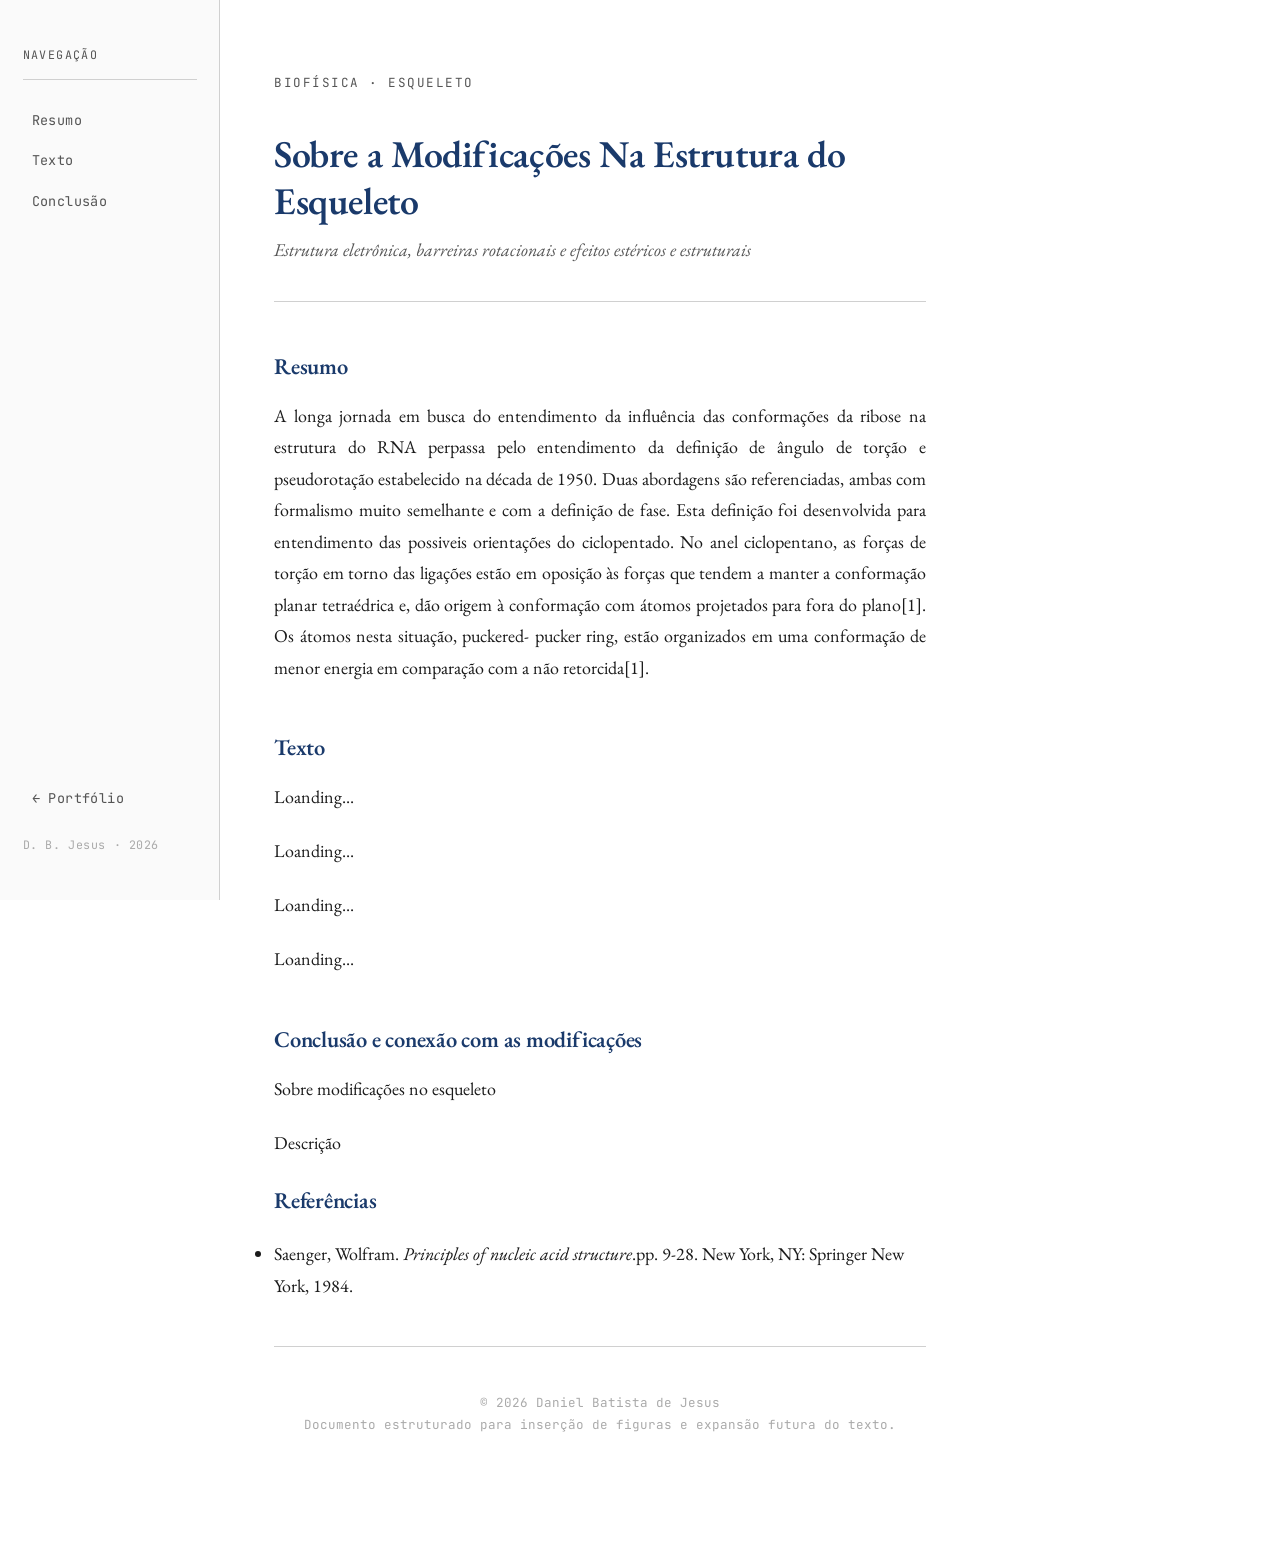
==== backbone_modifications.html @ 0ac14b20 "Update backbone_modifications.html" ====
<!DOCTYPE html>
<html lang="pt-BR">
<head>
  <meta charset="UTF-8" />
  <meta name="viewport" content="width=device-width, initial-scale=1.0"/>
  <title>Sobre a Metilação das Bases Nitrogenadas | Daniel Batista de Jesus</title>

  <link href="https://fonts.googleapis.com/css2?family=EB+Garamond:ital,wght@0,400;0,600;1,400&family=JetBrains+Mono:wght@400;500&display=swap" rel="stylesheet"/>

  <style>
    *, *::before, *::after {
      box-sizing: border-box;
      margin: 0;
      padding: 0;
    }

    :root {
      --bg: #ffffff;
      --text: #1a1a1a;
      --muted: #555;
      --accent: #1a3a6b;
      --accent-light: #2e5caa;
      --border: #d0d0d0;
      --nav-width: 220px;
      --mono: 'JetBrains Mono', monospace;
      --serif: 'EB Garamond', Georgia, serif;
    }

    html, body {
      height: 100%;
      background: var(--bg);
      color: var(--text);
      font-family: var(--serif);
      font-size: 18px;
      line-height: 1.75;
    }

    .layout {
      display: flex;
      min-height: 100vh;
    }

    nav {
      width: var(--nav-width);
      position: fixed;
      top: 0;
      left: 0;
      bottom: 0;
      border-right: 1px solid var(--border);
      padding: 2.5rem 1.25rem;
      display: flex;
      flex-direction: column;
      gap: 0.25rem;
      background: #fafafa;
    }

    nav .nav-title {
      font-family: var(--mono);
      font-size: 0.65rem;
      letter-spacing: 0.12em;
      text-transform: uppercase;
      color: var(--muted);
      margin-bottom: 1rem;
      padding-bottom: 0.75rem;
      border-bottom: 1px solid var(--border);
    }

    nav a {
      font-family: var(--mono);
      font-size: 0.75rem;
      color: var(--muted);
      text-decoration: none;
      padding: 0.35rem 0.5rem;
      border-radius: 3px;
      transition: color 0.2s, background 0.2s;
      letter-spacing: 0.03em;
    }

    nav a:hover {
      color: var(--accent);
      background: #eef2f9;
    }

    nav .nav-spacer {
      flex: 1;
    }

    nav .nav-footer {
      font-family: var(--mono);
      font-size: 0.65rem;
      color: #aaa;
      letter-spacing: 0.05em;
    }

    main {
      margin-left: var(--nav-width);
      max-width: 760px;
      padding: 4rem 3rem 6rem;
      width: 100%;
    }

    .doc-label {
      font-family: var(--mono);
      font-size: 0.7rem;
      letter-spacing: 0.12em;
      text-transform: uppercase;
      color: var(--muted);
      margin-bottom: 2rem;
    }

    h1 {
      font-size: 2.1rem;
      font-weight: 600;
      line-height: 1.25;
      color: var(--accent);
      margin-bottom: 0.5rem;
      letter-spacing: -0.01em;
    }

    .subtitle {
      font-size: 1rem;
      font-style: italic;
      color: var(--muted);
      margin-bottom: 2.5rem;
      padding-bottom: 2rem;
      border-bottom: 1px solid var(--border);
    }

    h2 {
      font-size: 1.25rem;
      font-weight: 600;
      color: var(--accent);
      margin: 2.5rem 0 0.75rem;
      letter-spacing: -0.01em;
    }

    p {
      margin-bottom: 1.25rem;
      color: var(--text);
      text-align: justify;
    }

    .figure-block {
      margin: 2.5rem 0;
      border: 1px solid var(--border);
    }

    .figure-block img {
      display: block;
      width: 100%;
      height: auto;
    }

    .figure-caption {
      padding: 0.75rem 1rem;
      border-top: 1px solid var(--border);
      background: #fafafa;
    }

    .figure-caption .fig-label {
      font-family: var(--mono);
      font-size: 0.7rem;
      letter-spacing: 0.08em;
      color: var(--muted);
      display: block;
      margin-bottom: 0.2rem;
    }

    hr {
      border: none;
      border-top: 1px solid var(--border);
      margin: 2.5rem 0;
    }
  </style>
</head>

<body>

<div class="layout">

  <!-- Sidebar -->
  <nav>
    <div class="nav-title">Navegação</div>

    <a href="#resumo">Resumo</a>
    <a href="#texto">Texto</a>
    <a href="#conclusao">Conclusão</a>

    <div class="nav-spacer"></div>

    <a href="https://dbjesus.github.io/Portifolio/" target="_blank">
      ← Portfólio
    </a>

    <div class="nav-footer" style="margin-top:0.75rem;">
      D. B. Jesus · 2026
    </div>
  </nav>

  <!-- Conteúdo principal -->
  <main>

    <div class="doc-label">
      BIOFÍSICA · ESQUELETO
    </div>

    <h1>Sobre a Modificações Na Estrutura do Esqueleto</h1>

    <p class="subtitle">
      Estrutura eletrônica, barreiras rotacionais e efeitos estéricos e estruturais
    </p>

    <!-- ======================================================= -->
    <!-- RESUMO -->
    <!-- ======================================================= -->

    <h2 id="resumo">Resumo</h2>

    <p>
      A longa jornada em busca do entendimento da influência das conformações da ribose na estrutura do RNA perpassa pelo entendimento da definição de ângulo de torção e pseudorotação estabelecido na década de 1950. 
      Duas abordagens são referenciadas, ambas com formalismo muito semelhante e com a definição de fase. Esta definição foi desenvolvida para entendimento das possiveis orientações do ciclopentado.
      No anel ciclopentano, as forças de torção em torno das ligações estão em oposição às forças que tendem a manter a conformação planar tetraédrica e, dão origem à conformação com átomos projetados para fora do plano[1]. 
      Os átomos nesta situação, puckered- pucker ring, estão organizados em uma conformação de menor energia em comparação com a não retorcida[1].
    </p>

    <!-- ======================================================= -->
    <!-- TEXTO -->
    <!-- ======================================================= -->

    <h2 id="texto">Texto</h2>

    <p>
      Loanding...
    </p>

    <p>
      Loanding...
    </p>

    <p>
      Loanding...
    </p>

    <p>
      Loanding...

    <!-- ======================================================= -->
    <!-- FIGURA COMENTADA -->
    <!-- ======================================================= -->


    <!--
      <div class="figure-block">
      <img src="img/amino_keto.png" alt="Tautômeros das bases nitrogenadas">

      <div class="figure-caption">
        <span class="fig-label">Figura 1</span>

        <p>
          Estrutura molecular dos tautomeros. Diferentes posições dos grupos H e transição Amino-Iminio e Keto-Enol.
        </p>
      </div>
    </div>
      -->


    <!--
    <div class="figure-block">
      <img src="caminho/da/imagem2.png" alt="Descrição da figura">

      <div class="figure-caption">
        <span class="fig-label">Figura 2</span>

        <p>
          Representação esquemática da barreira rotacional associada ao grupo amino.
        </p>
      </div>
    </div>
    -->

    <!-- ======================================================= -->
    <!-- CONCLUSÃO -->
    <!-- ======================================================= -->

    <h2 id="conclusao">Conclusão e conexão com as modificações</h2>

    <p>
      Sobre modificações no esqueleto
    </p>
    <p>
    Descrição
    </p>
    <div class="references">
      <h2 style="margin-top:0; margin-bottom:1rem;">Referências</h2>
      <ul>
        <li>Saenger, Wolfram.  <em>Principles of nucleic acid structure</em>.pp. 9-28. New York, NY: Springer New York, 1984.</li>
      </ul>
    </div>

    <hr/>

    <p style="
      font-family: var(--mono);
      font-size: 0.7rem;
      color: #aaa;
      text-align: center;
      margin-top: 2rem;
    ">
      © 2026 Daniel Batista de Jesus<br/>
      Documento estruturado para inserção de figuras e expansão futura do texto.
    </p>

  </main>

</div>

</body>
</html>
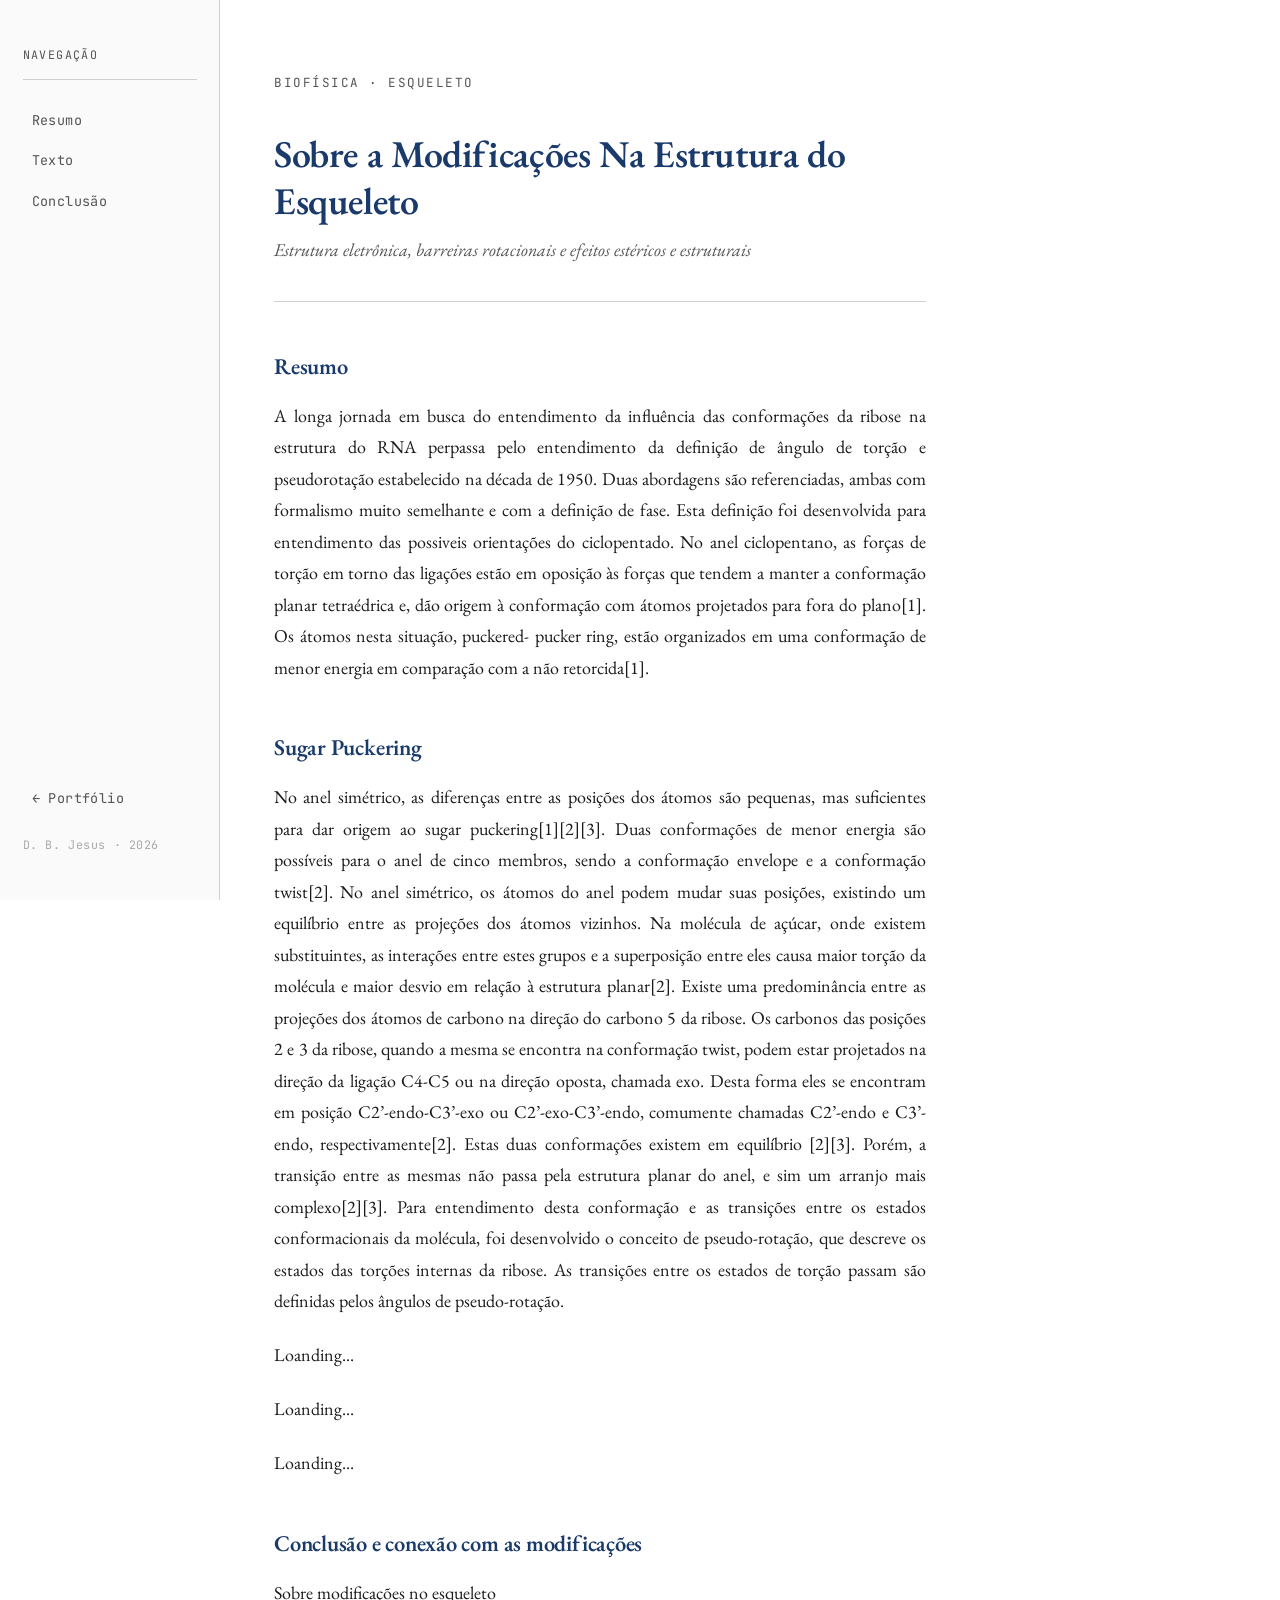
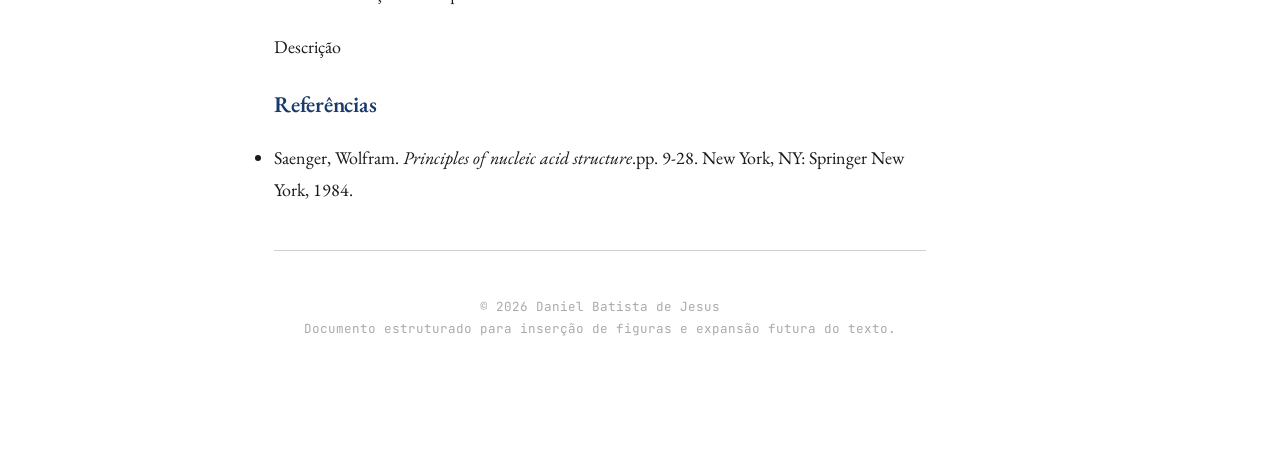
==== commit 71b55f4e: "Update backbone_modifications.html" ====
--- a/backbone_modifications.html
+++ b/backbone_modifications.html
@@ -227,10 +227,20 @@
     <!-- TEXTO -->
     <!-- ======================================================= -->
 
-    <h2 id="texto">Texto</h2>
-
-    <p>
-      Loanding...
+    <h2 id="texto">Sugar Puckering</h2>
+
+    <p>
+      No anel simétrico, as diferenças entre as posições dos átomos são pequenas, mas suficientes para dar origem ao sugar puckering[1][2][3]. 
+      Duas conformações de menor energia são possíveis para o anel de cinco membros, sendo a conformação envelope e a conformação twist[2]. 
+      No anel simétrico, os átomos do anel podem mudar suas posições, existindo um equilíbrio entre as projeções dos átomos vizinhos. 
+      Na molécula de açúcar, onde existem substituintes, as interações entre estes grupos e a superposição entre eles causa maior torção da molécula e maior desvio em relação à estrutura planar[2]. 
+      Existe uma predominância entre as projeções dos átomos de carbono na direção do carbono 5 da ribose. 
+      Os carbonos das posições 2 e 3 da ribose, quando a mesma se encontra na conformação twist, podem estar projetados na direção da ligação C4-C5 ou na direção oposta, chamada exo. 
+      Desta forma eles se encontram em posição C2’-endo-C3’-exo ou C2’-exo-C3’-endo, comumente chamadas  C2’-endo e C3’-endo, respectivamente[2]. 
+      Estas duas conformações existem em equilíbrio [2][3]. Porém, a transição entre as mesmas não passa pela estrutura planar do anel, e sim um arranjo mais complexo[2][3]. 
+      Para entendimento desta conformação e as transições entre os estados conformacionais da molécula, foi desenvolvido o conceito de pseudo-rotação, que descreve os estados das torções internas da ribose. 
+      As transições entre os estados de torção passam são definidas pelos ângulos de pseudo-rotação. 
+
     </p>
 
     <p>
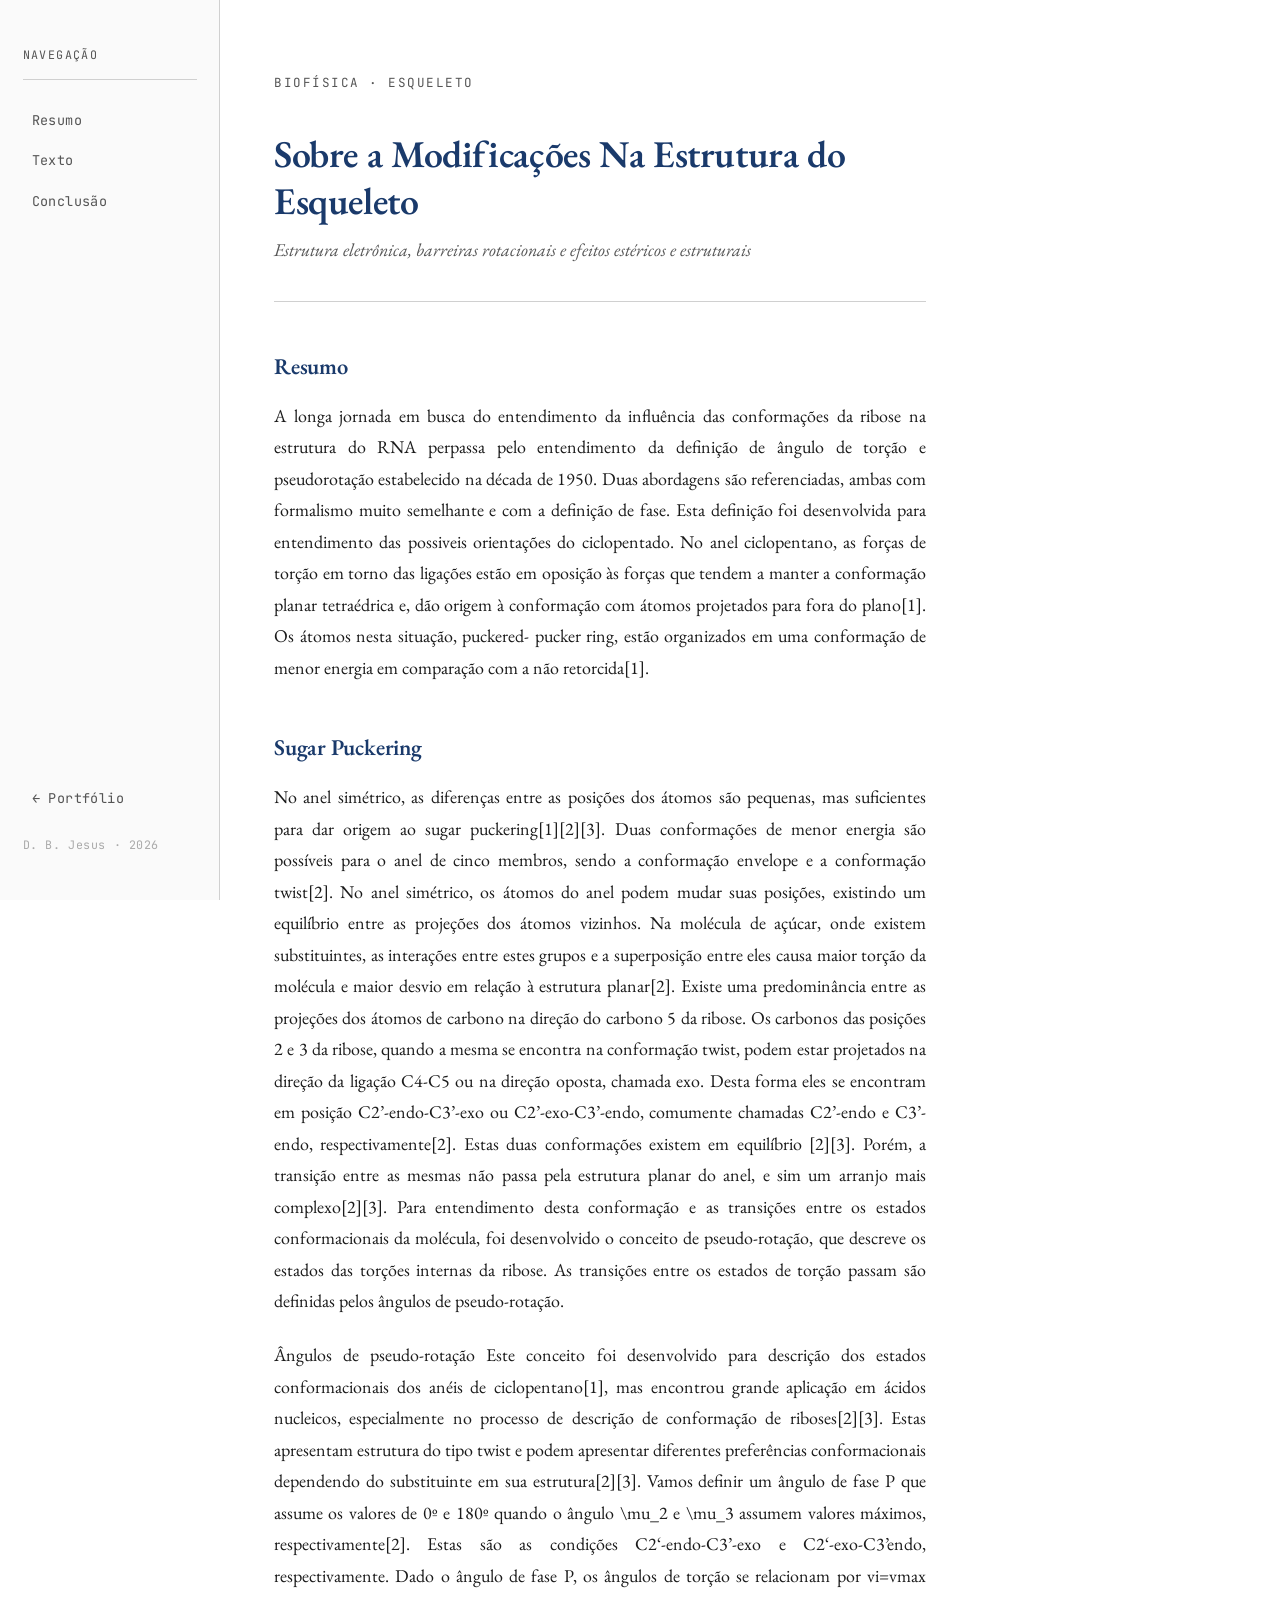
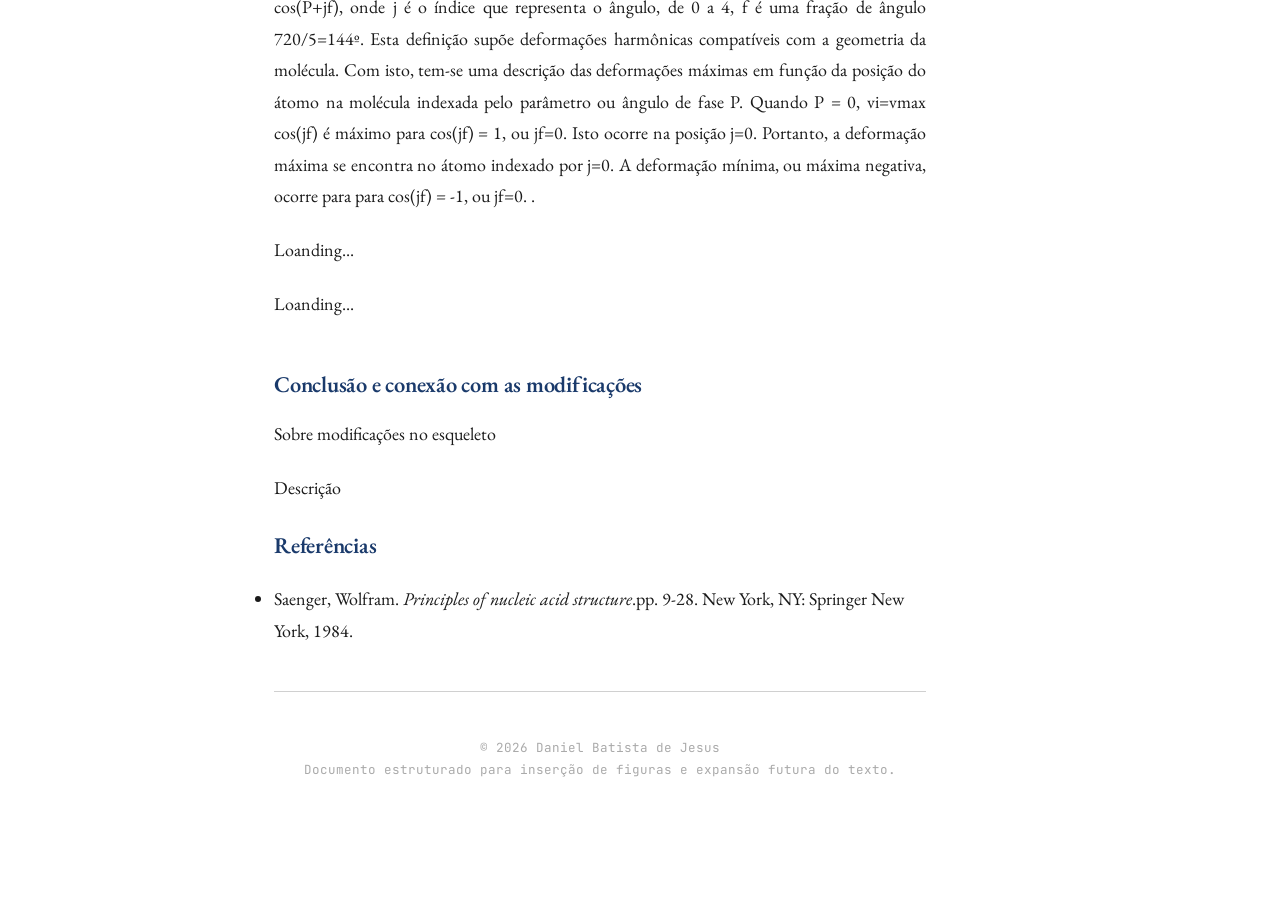
==== commit b3664be7: "Enhance content on pseudo-rotation angles Added detailed explanation of pseudo-rotation angles and t" ====
--- a/backbone_modifications.html
+++ b/backbone_modifications.html
@@ -244,7 +244,16 @@
     </p>
 
     <p>
-      Loanding...
+      Ângulos de pseudo-rotação
+      Este conceito foi desenvolvido para descrição dos estados conformacionais dos anéis de ciclopentano[1], mas encontrou grande aplicação em ácidos nucleicos, especialmente no processo de descrição de conformação de riboses[2][3]. 
+      Estas apresentam estrutura do tipo twist e podem apresentar diferentes preferências conformacionais dependendo do substituinte em sua estrutura[2][3].
+      Vamos definir um ângulo de fase P que assume os valores de 0º e 180º quando o ângulo \mu_2 e \mu_3 assumem valores máximos, respectivamente[2]. 
+      Estas são as condições C2‘-endo-C3’-exo e C2‘-exo-C3’endo, respectivamente. Dado o ângulo de fase P, os ângulos de torção se relacionam por vi=vmax cos(P+jf), onde j é o índice que representa o ângulo, de 0 a 4, f é uma fração de ângulo 720/5=144º. 
+      Esta definição supõe deformações harmônicas compatíveis com a geometria da molécula. 
+      Com isto, tem-se uma descrição das deformações máximas em função da posição do átomo na molécula indexada pelo parâmetro ou ângulo de fase P. Quando P = 0, vi=vmax cos(jf) é máximo para cos(jf) = 1, ou jf=0. Isto ocorre na posição j=0. 
+      Portanto, a deformação máxima se encontra no átomo indexado por j=0. 
+      A deformação mínima, ou máxima negativa, ocorre para para cos(jf) = -1, ou jf=0. 
+.
     </p>
 
     <p>
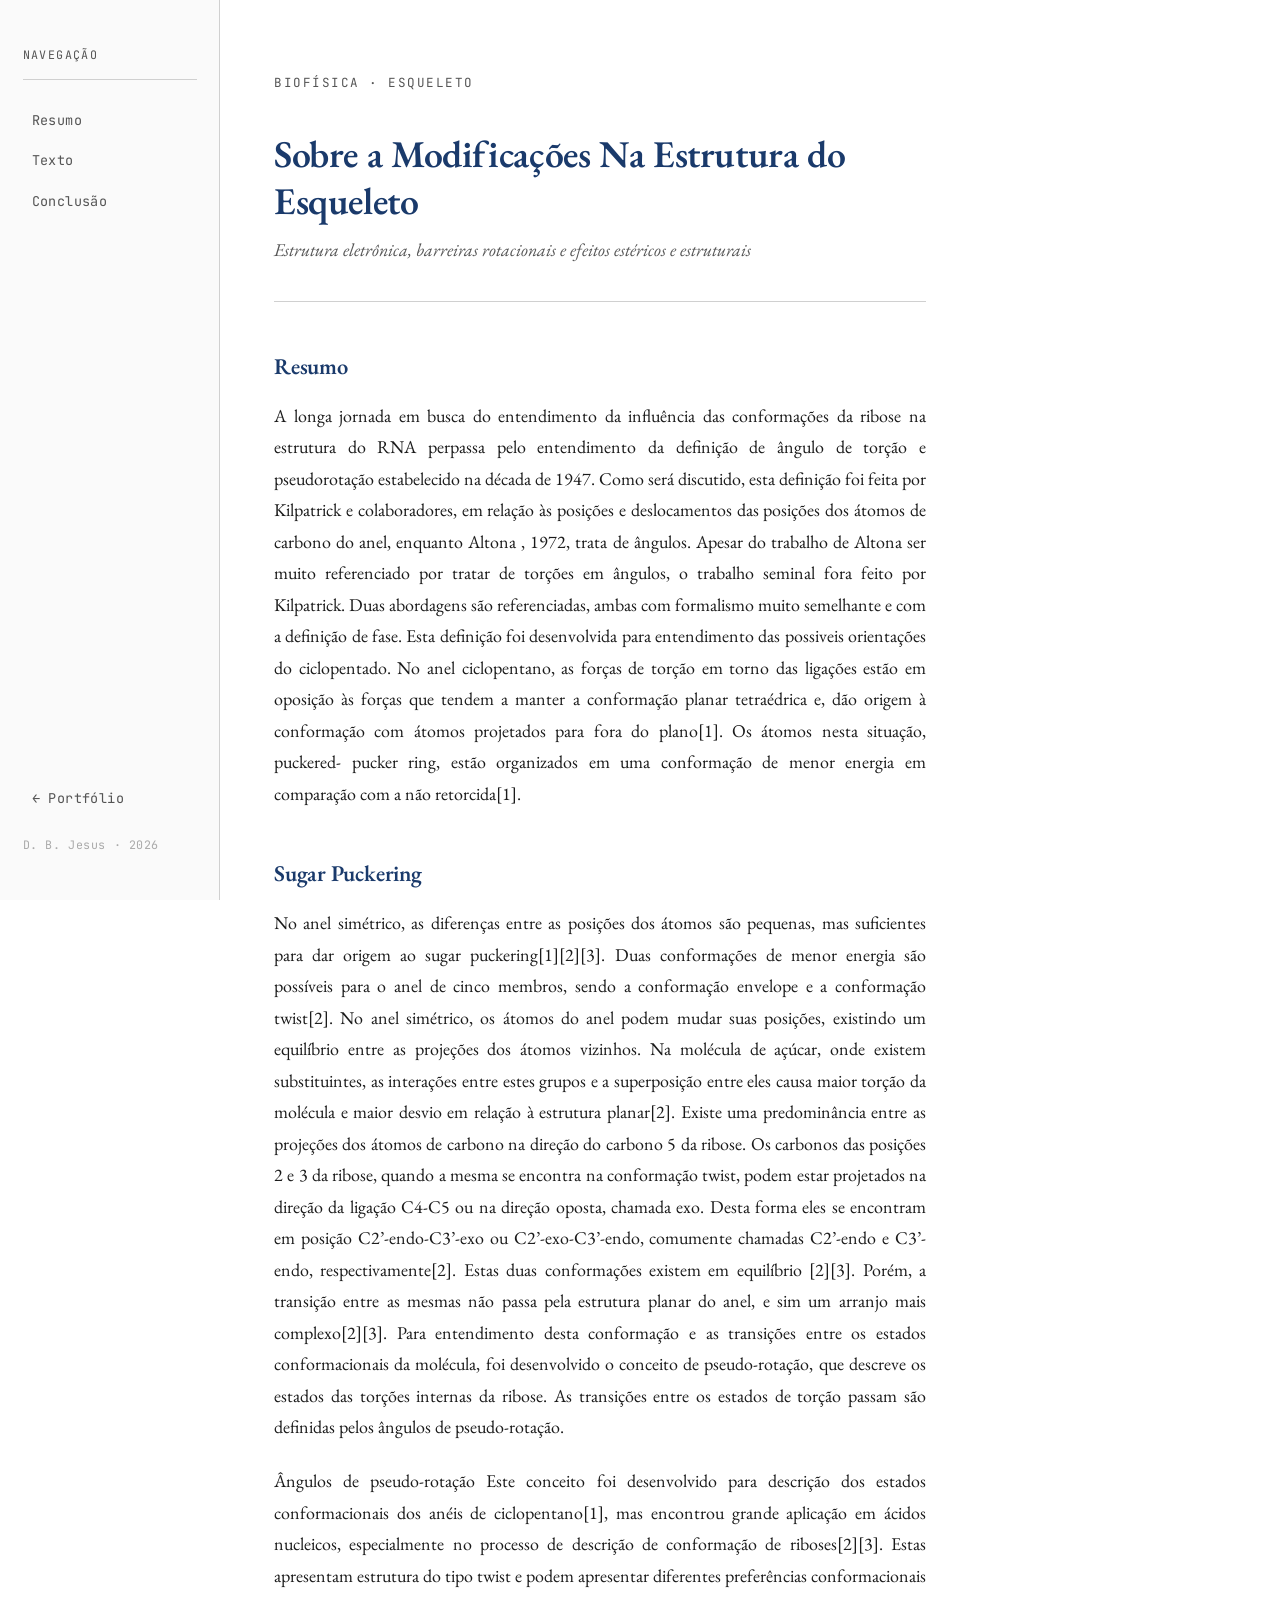
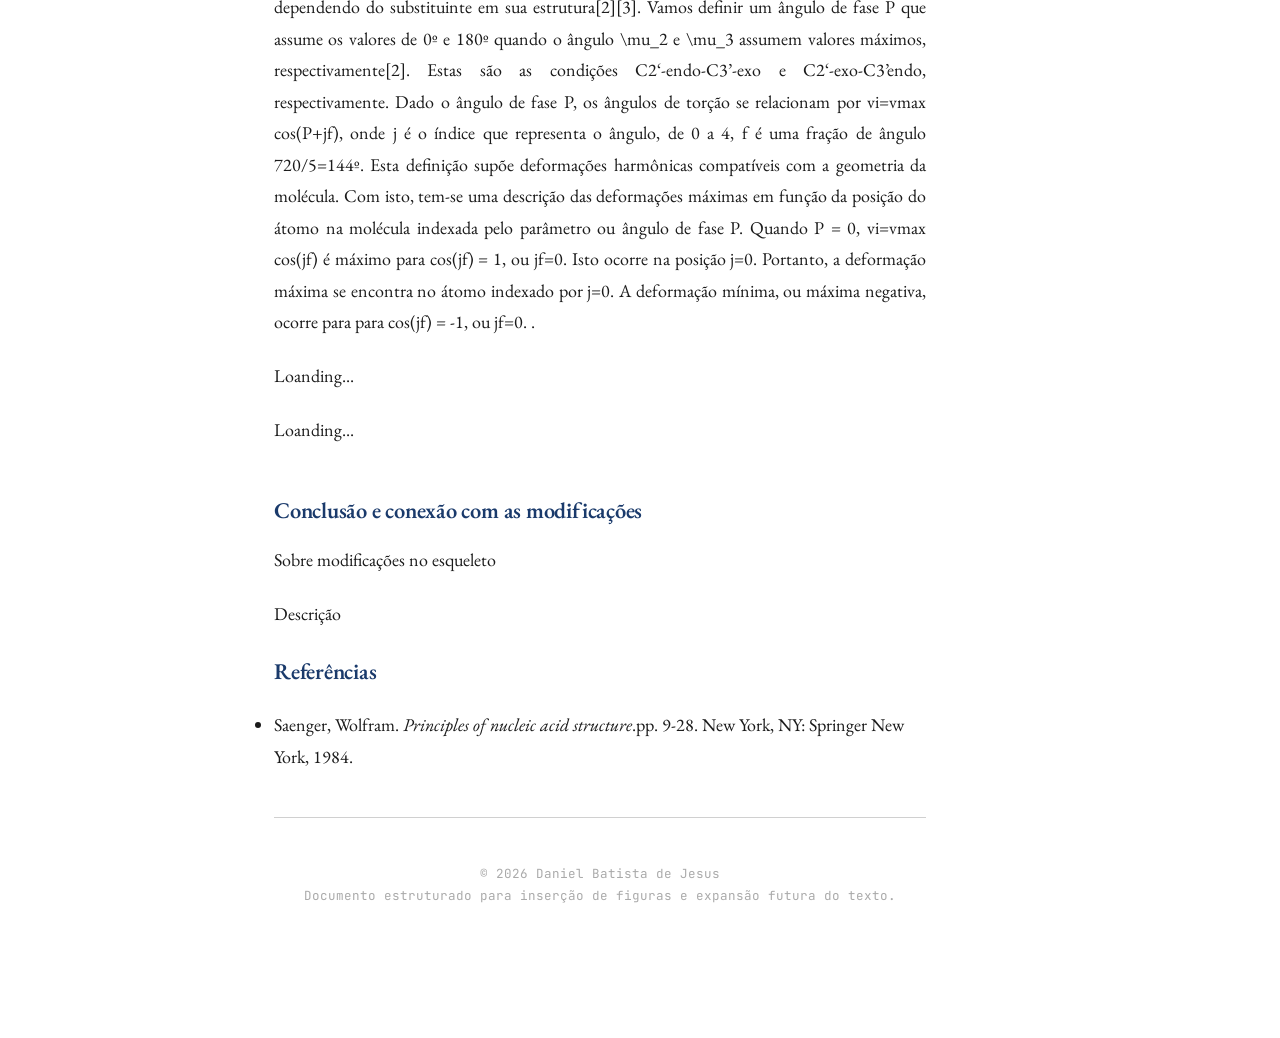
==== commit 61ab7a1c: "Atualiza informações sobre ângulo de torção e pseudorotação Corrige o ano da definição de ângulo de " ====
--- a/backbone_modifications.html
+++ b/backbone_modifications.html
@@ -217,7 +217,9 @@
     <h2 id="resumo">Resumo</h2>
 
     <p>
-      A longa jornada em busca do entendimento da influência das conformações da ribose na estrutura do RNA perpassa pelo entendimento da definição de ângulo de torção e pseudorotação estabelecido na década de 1950. 
+      A longa jornada em busca do entendimento da influência das conformações da ribose na estrutura do RNA perpassa pelo entendimento da definição de ângulo de torção e pseudorotação estabelecido na década de 1947.
+      Como será discutido, esta definição foi feita por Kilpatrick e colaboradores, em relação às posições e deslocamentos das posições dos átomos de carbono do anel, enquanto Altona , 1972, trata de ângulos. 
+      Apesar do trabalho de Altona ser muito referenciado por tratar de torções em ângulos, o trabalho seminal fora feito por Kilpatrick. 
       Duas abordagens são referenciadas, ambas com formalismo muito semelhante e com a definição de fase. Esta definição foi desenvolvida para entendimento das possiveis orientações do ciclopentado.
       No anel ciclopentano, as forças de torção em torno das ligações estão em oposição às forças que tendem a manter a conformação planar tetraédrica e, dão origem à conformação com átomos projetados para fora do plano[1]. 
       Os átomos nesta situação, puckered- pucker ring, estão organizados em uma conformação de menor energia em comparação com a não retorcida[1].
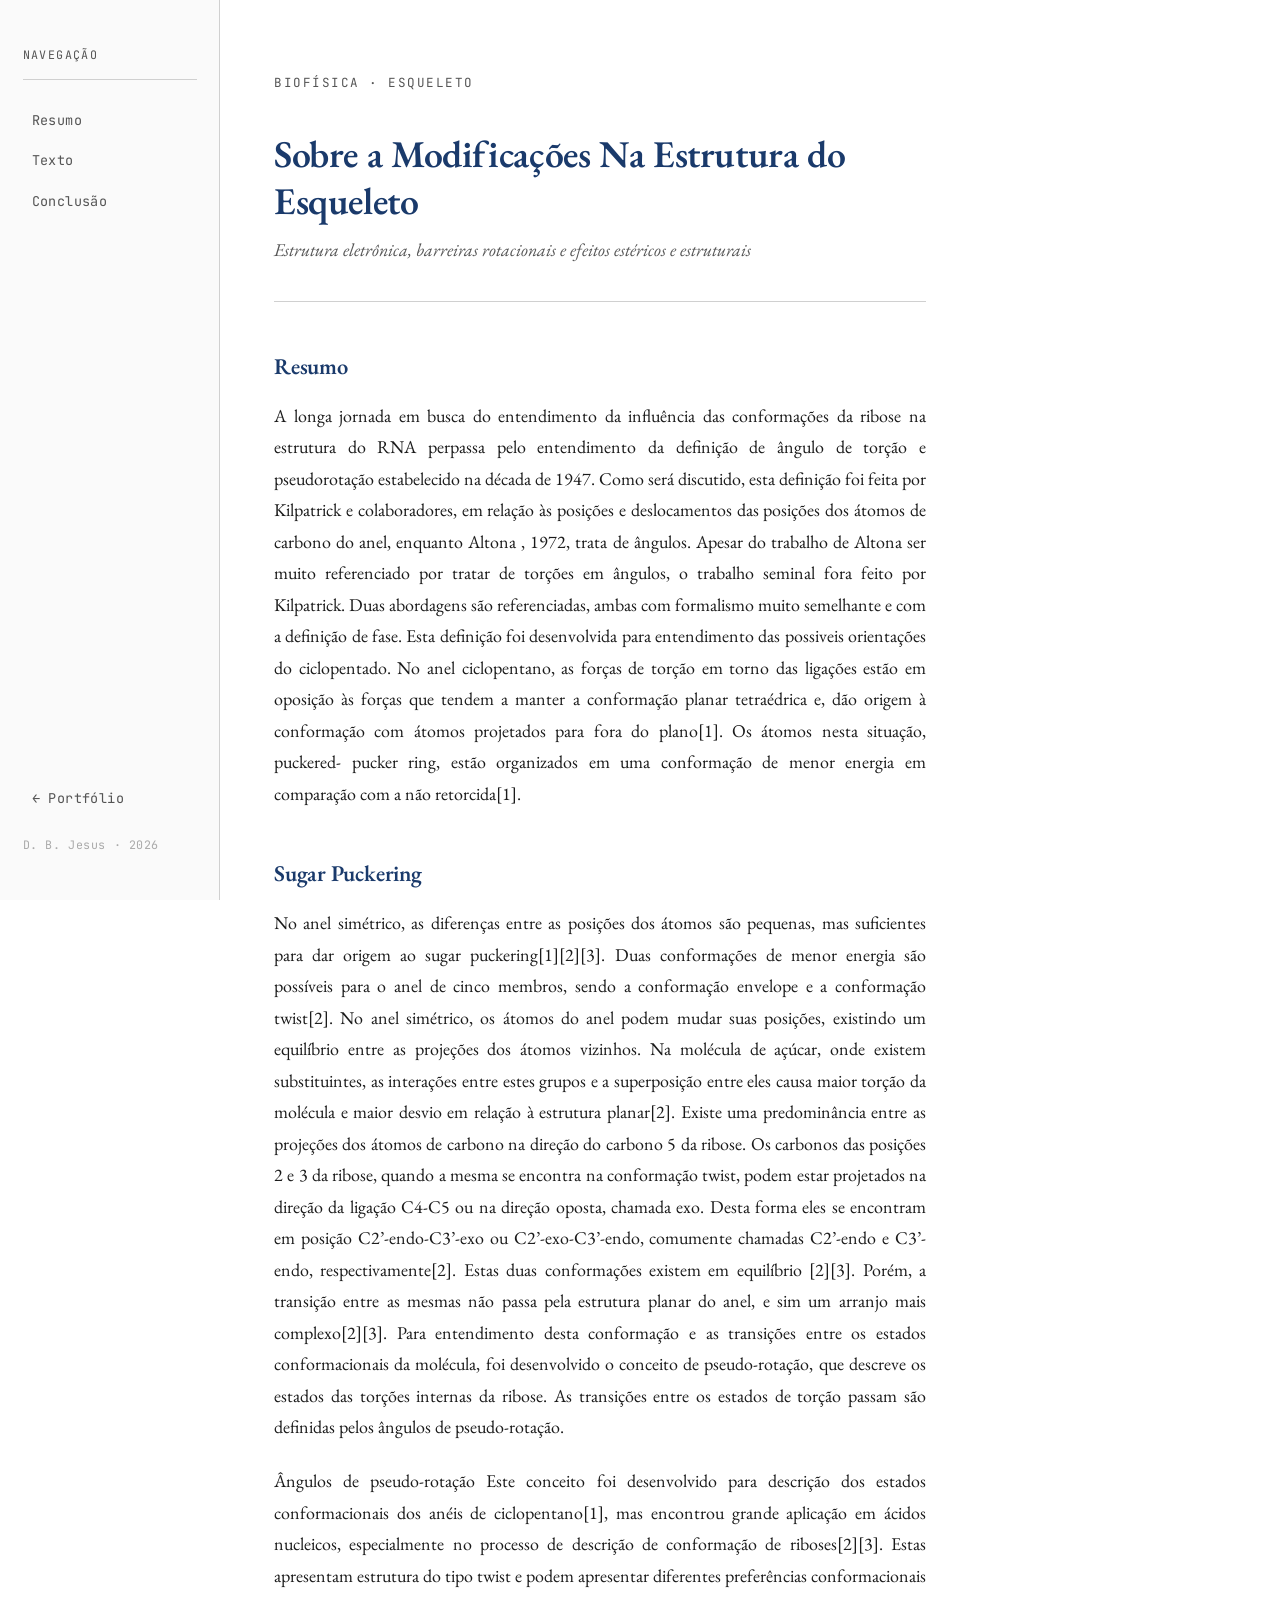
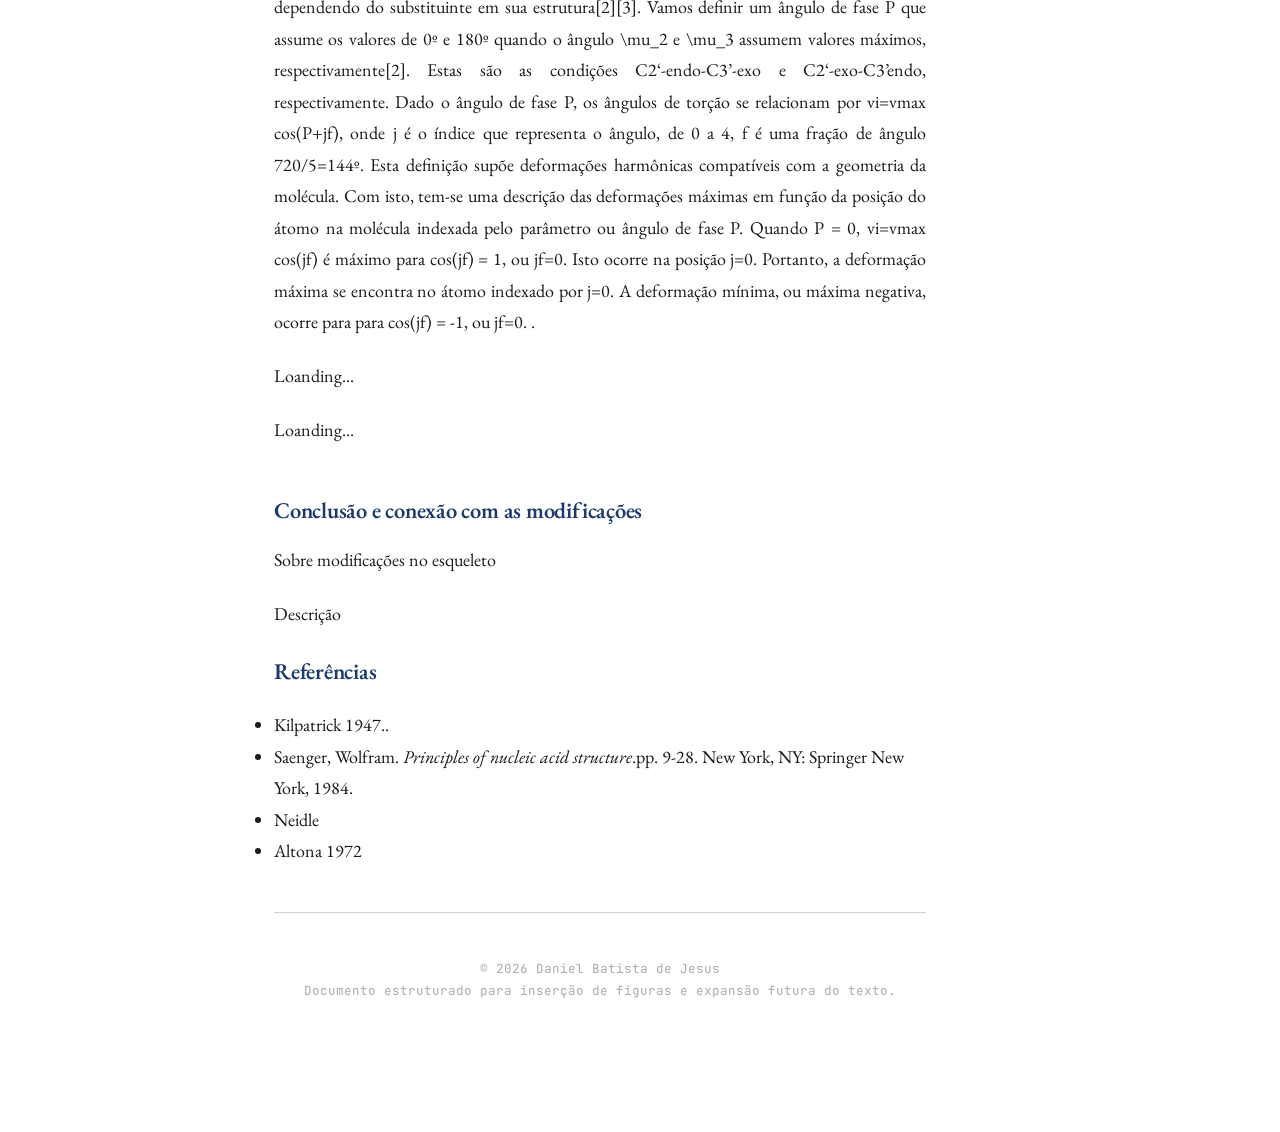
==== commit e76c83d9: "Add references to backbone_modifications.html" ====
--- a/backbone_modifications.html
+++ b/backbone_modifications.html
@@ -314,7 +314,12 @@
     <div class="references">
       <h2 style="margin-top:0; margin-bottom:1rem;">Referências</h2>
       <ul>
+         <li>Kilpatrick 1947..</li>
         <li>Saenger, Wolfram.  <em>Principles of nucleic acid structure</em>.pp. 9-28. New York, NY: Springer New York, 1984.</li>
+        <li>Neidle</li>
+        <li>Altona 1972</li>
+        
+
       </ul>
     </div>
 
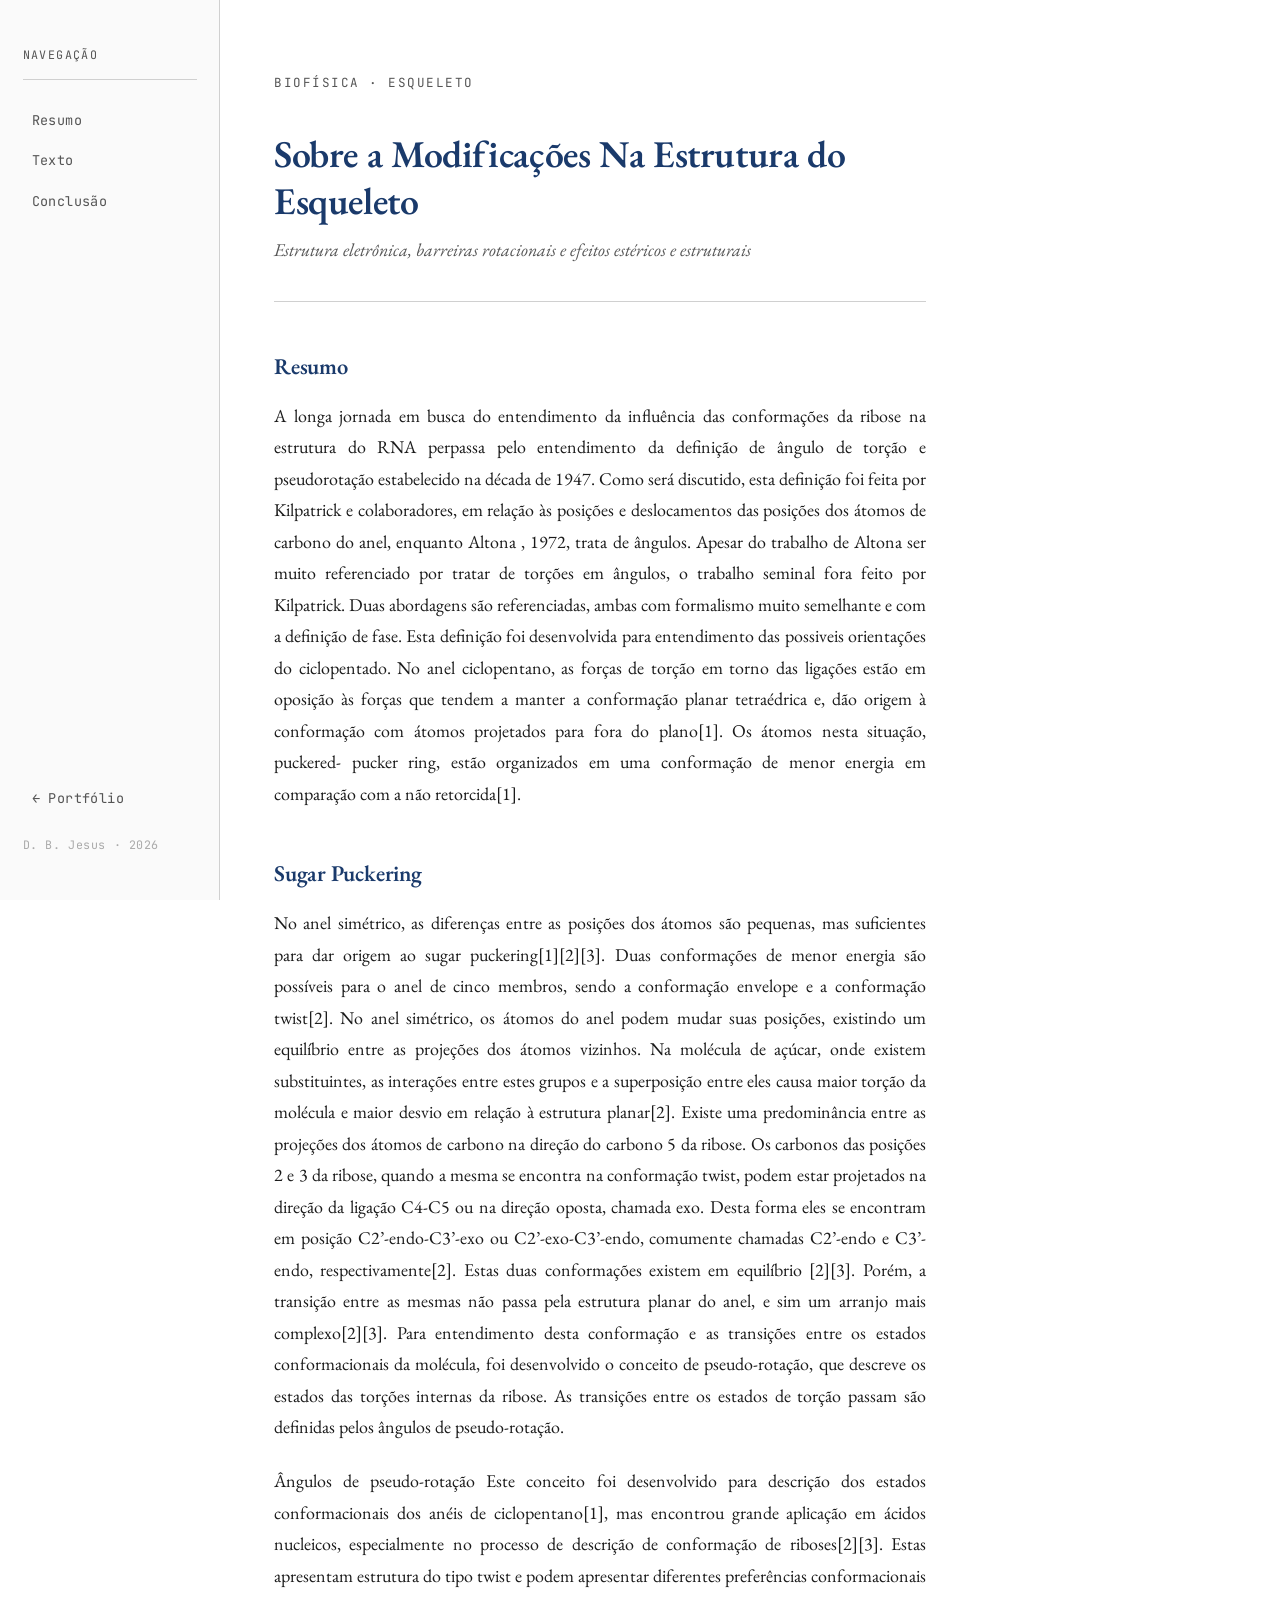
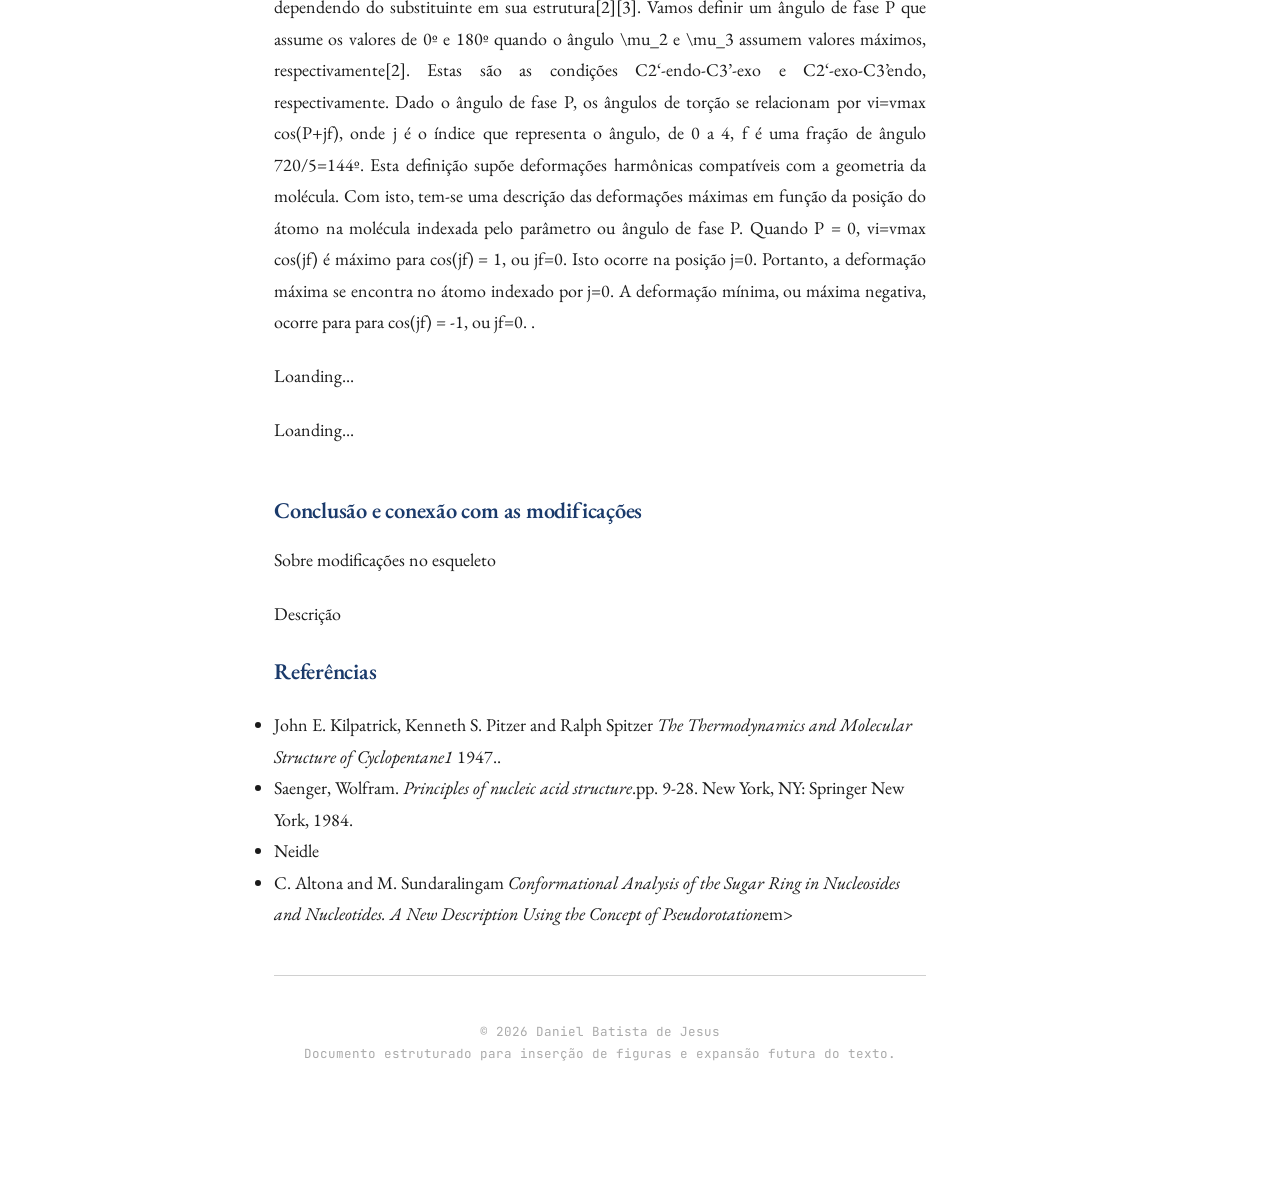
==== commit c4eb3e43: "Update backbone_modifications.html" ====
--- a/backbone_modifications.html
+++ b/backbone_modifications.html
@@ -314,10 +314,10 @@
     <div class="references">
       <h2 style="margin-top:0; margin-bottom:1rem;">Referências</h2>
       <ul>
-         <li>Kilpatrick 1947..</li>
+         <li>John E. Kilpatrick, Kenneth S. Pitzer and Ralph Spitzer<em> The Thermodynamics and Molecular Structure of Cyclopentane1 </em> 1947..</li>
         <li>Saenger, Wolfram.  <em>Principles of nucleic acid structure</em>.pp. 9-28. New York, NY: Springer New York, 1984.</li>
         <li>Neidle</li>
-        <li>Altona 1972</li>
+        <li>C. Altona and M. Sundaralingam  <em> Conformational Analysis of the Sugar Ring in Nucleosides and Nucleotides. A New Description Using the Concept of Pseudorotation</em>em> </li>
         
 
       </ul>
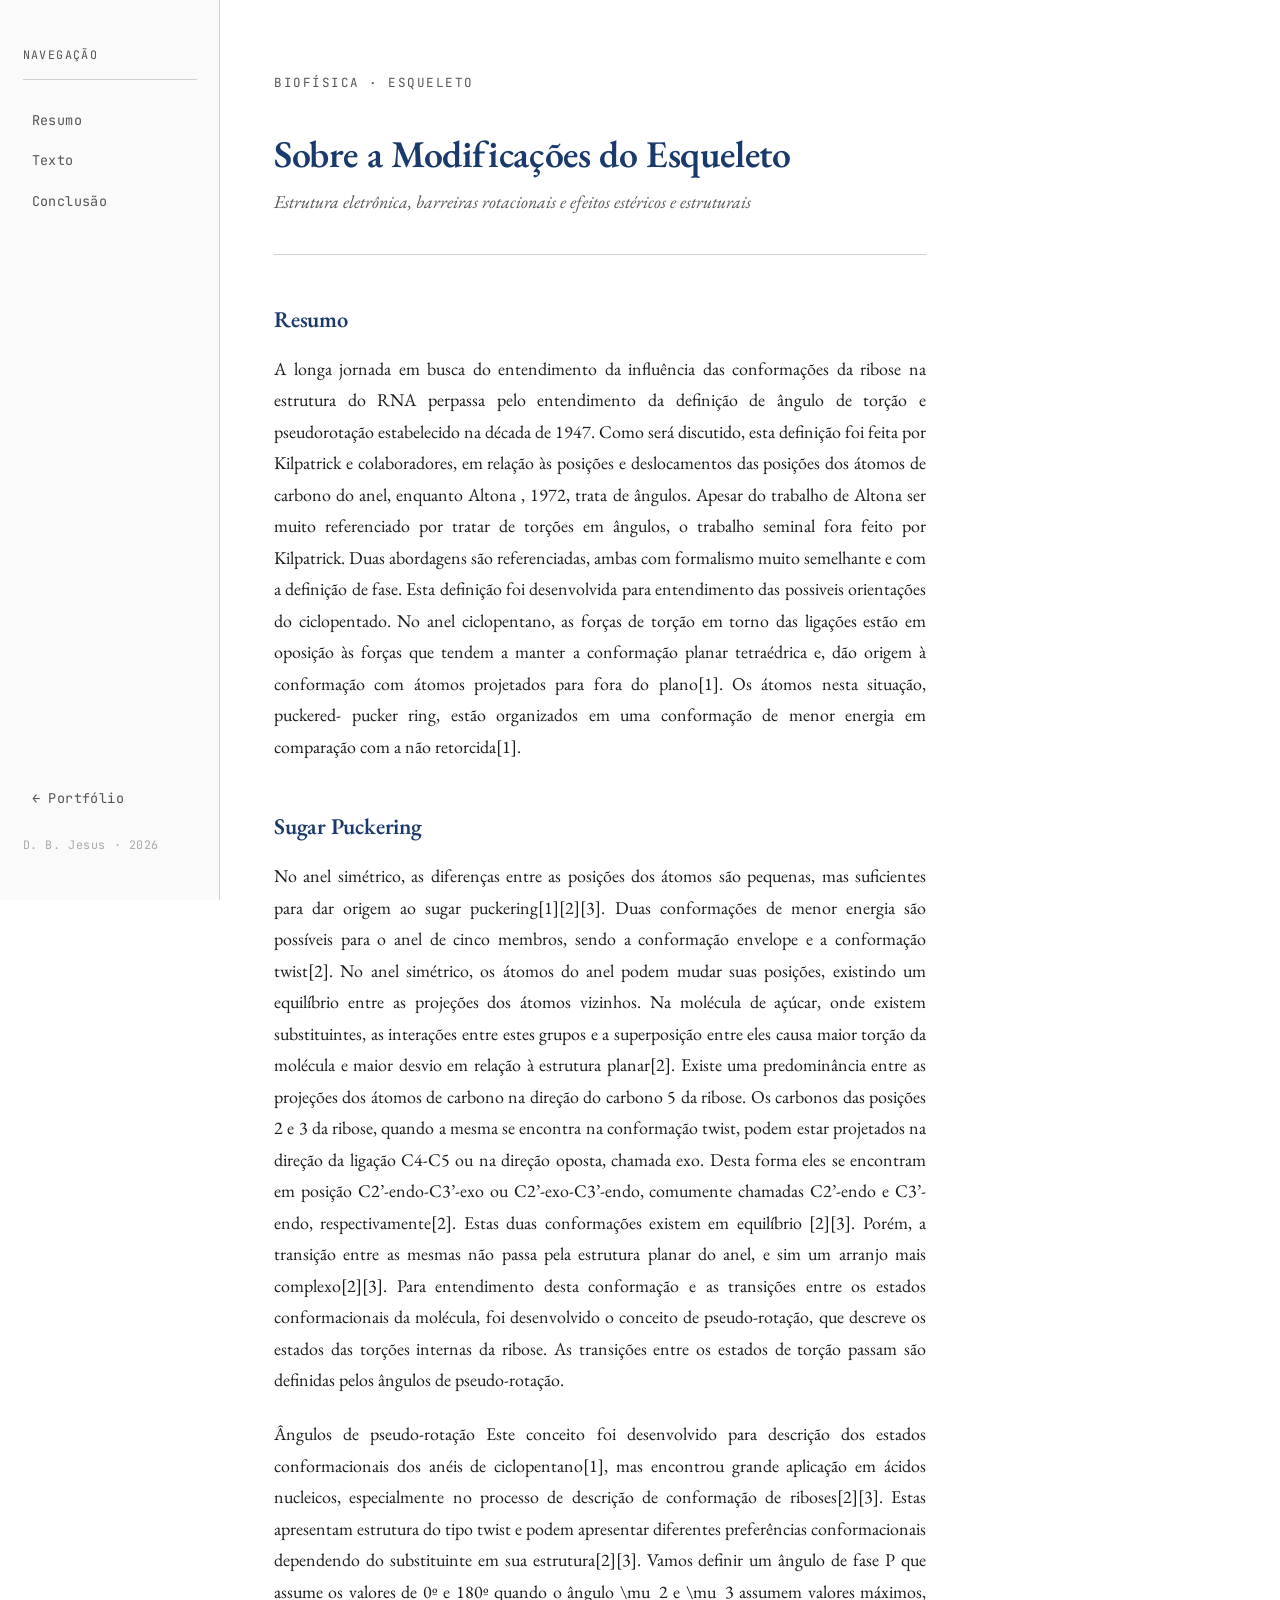
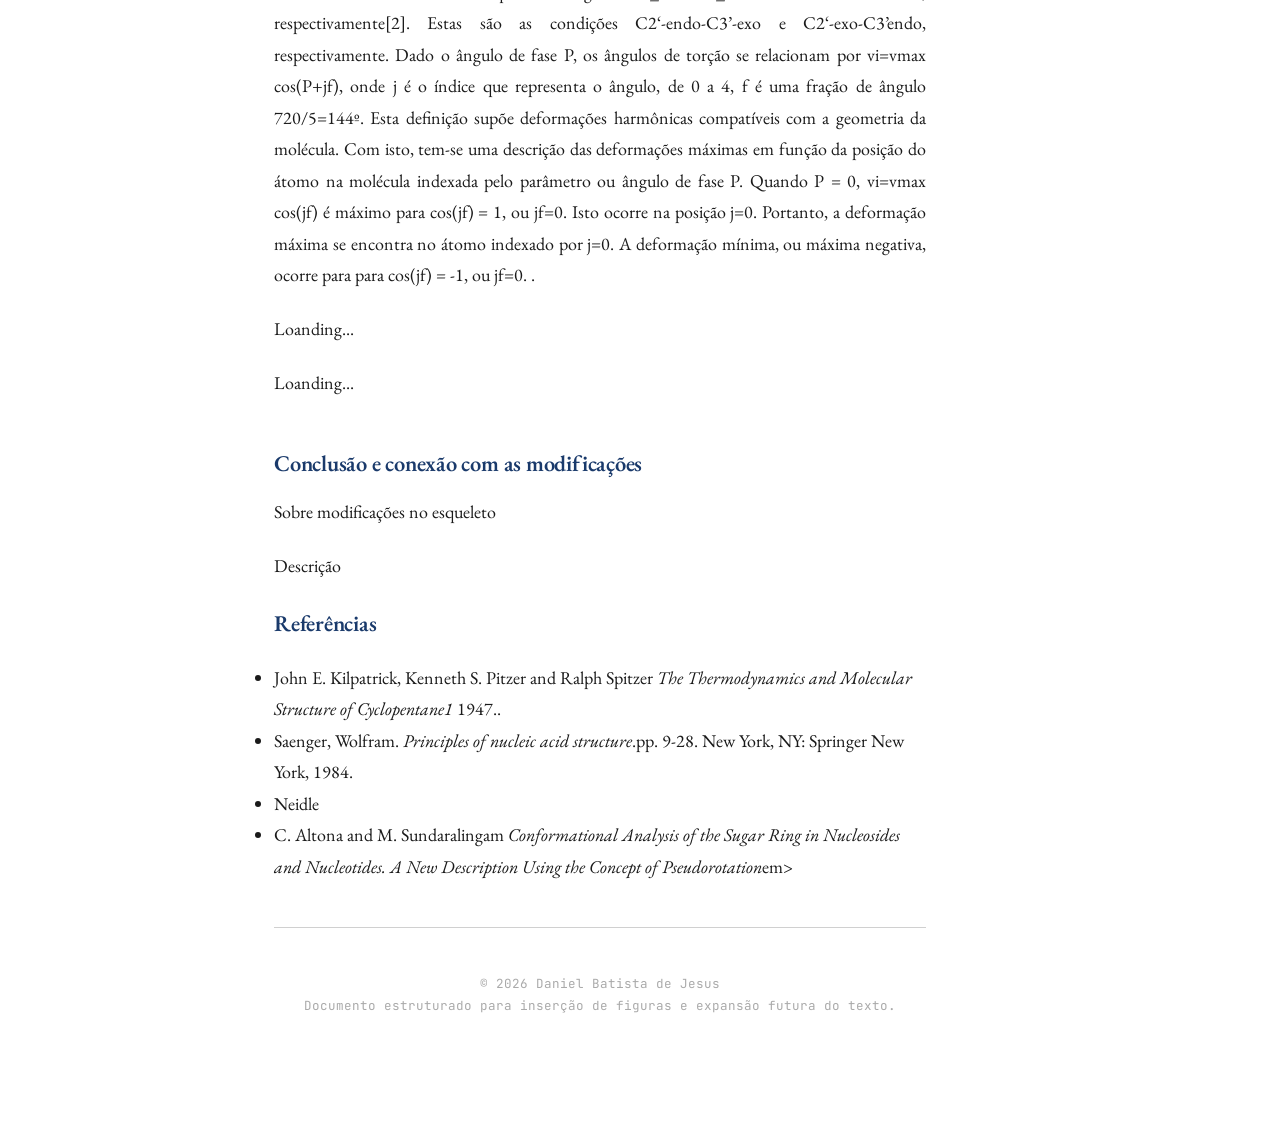
==== commit 5fe15bf3: "Fix heading text in backbone_modifications.html" ====
--- a/backbone_modifications.html
+++ b/backbone_modifications.html
@@ -3,7 +3,7 @@
 <head>
   <meta charset="UTF-8" />
   <meta name="viewport" content="width=device-width, initial-scale=1.0"/>
-  <title>Sobre a Metilação das Bases Nitrogenadas | Daniel Batista de Jesus</title>
+  <title>Metilação das Riboses | Daniel Batista de Jesus</title>
 
   <link href="https://fonts.googleapis.com/css2?family=EB+Garamond:ital,wght@0,400;0,600;1,400&family=JetBrains+Mono:wght@400;500&display=swap" rel="stylesheet"/>
 
@@ -204,7 +204,7 @@
       BIOFÍSICA · ESQUELETO
     </div>
 
-    <h1>Sobre a Modificações Na Estrutura do Esqueleto</h1>
+    <h1>Sobre a Modificações do Esqueleto</h1>
 
     <p class="subtitle">
       Estrutura eletrônica, barreiras rotacionais e efeitos estéricos e estruturais
